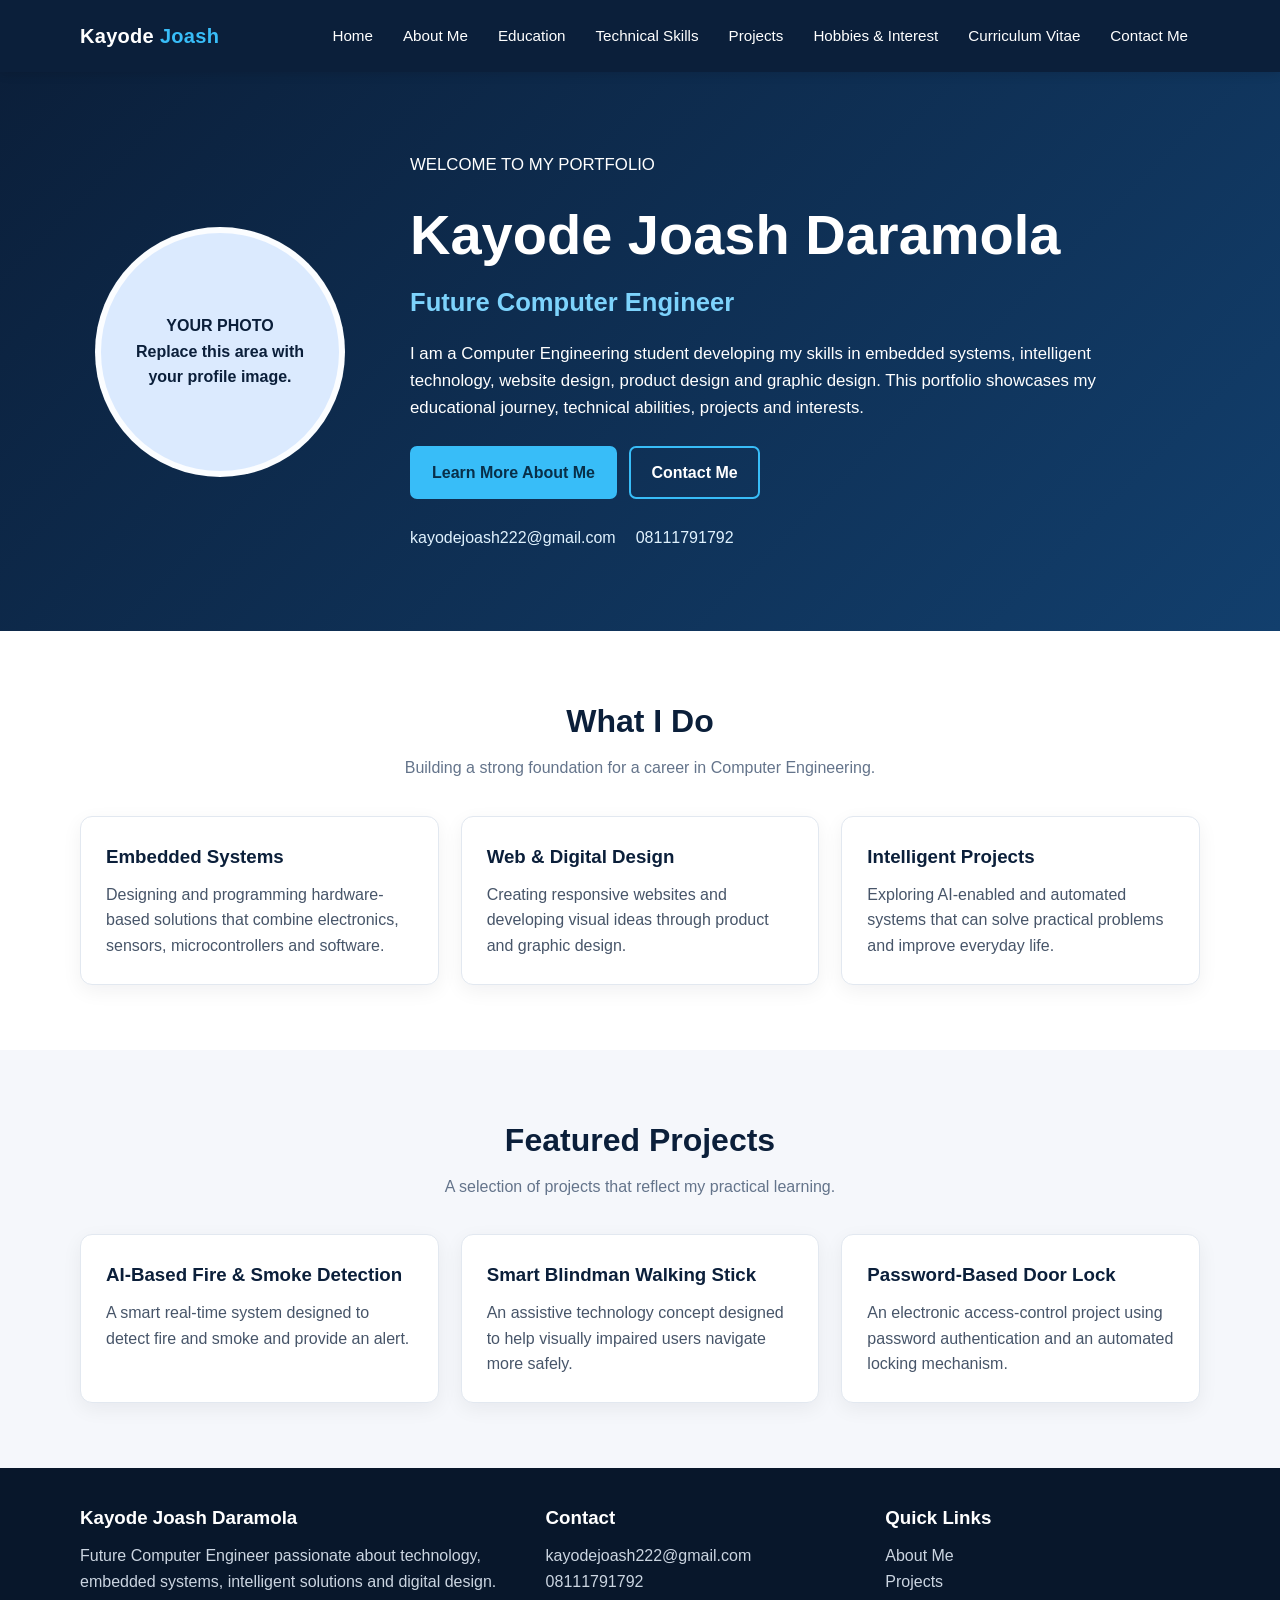
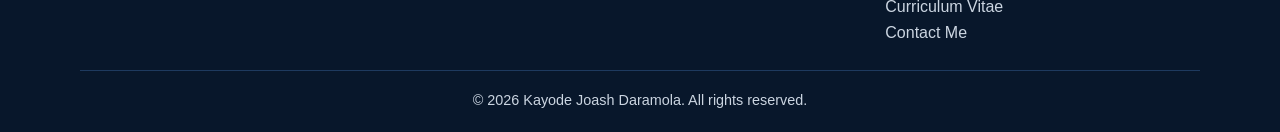
==== index.html @ 53b3dc78 "Add files via upload" ====
<!DOCTYPE html>
<html lang="en">
<head>
  <meta charset="UTF-8">
  <meta name="viewport" content="width=device-width, initial-scale=1.0">
  <meta name="author" content="Kayode Joash Daramola">
  <meta name="description" content="Personal portfolio of Kayode Joash Daramola, a future Computer Engineer.">
  <meta name="keywords" content="Kayode Joash Daramola, Computer Engineering, portfolio, embedded systems, web design, AI, graphic design">
  <title>Home | Kayode Joash Daramola</title>
  <link rel="stylesheet" href="styles.css">
  
<script type="application/ld+json">
{
  "@context": "https://schema.org",
  "@type": "Person",
  "name": "Kayode Joash Daramola",
  "email": "mailto:kayodejoash222@gmail.com",
  "telephone": "+2348111791792",
  "jobTitle": "Future Computer Engineer",
  "description": "Computer Engineering student and aspiring computer engineer with interests in embedded systems, website design, product design and graphic design.",
  "knowsAbout": [
    "Embedded System Design",
    "Website Design",
    "Product Design",
    "Graphic Design",
    "Artificial Intelligence",
    "Computer Engineering"
  ],
  "url": "index.html"
}
</script>

</head>
<body>

<header class="site-header">
  <div class="container navbar">
    <a class="logo" href="index.html">Kayode <span>Joash</span></a>
    <nav aria-label="Main navigation">
      <ul class="nav-links">
        <li><a href="index.html">Home</a></li>
        <li><a href="about.html">About Me</a></li>
        <li><a href="education.html">Education</a></li>
        <li><a href="skills.html">Technical Skills</a></li>
        <li><a href="projects.html">Projects</a></li>
        <li><a href="hobbies.html">Hobbies &amp; Interest</a></li>
        <li><a href="cv.html">Curriculum Vitae</a></li>
        <li><a href="contact.html">Contact Me</a></li>
      </ul>
    </nav>
  </div>
</header>


<main>
<section class="hero">
  <div class="container hero-grid">
    <div>
      <div class="photo-placeholder" aria-label="Profile photo placeholder">YOUR PHOTO<br>Replace this area with your profile image.</div>
    </div>
    <div>
      <p>WELCOME TO MY PORTFOLIO</p>
      <h1>Kayode Joash Daramola</h1>
      <h2>Future Computer Engineer</h2>
      <p>I am a Computer Engineering student developing my skills in embedded systems, intelligent technology, website design, product design and graphic design. This portfolio showcases my educational journey, technical abilities, projects and interests.</p>
      <a class="btn" href="about.html">Learn More About Me</a>
      <a class="btn secondary" href="contact.html">Contact Me</a>
      <div class="contact-line">
        <a href="mailto:kayodejoash222@gmail.com">kayodejoash222@gmail.com</a>
        <a href="tel:+2348111791792">08111791792</a>
      </div>
    </div>
  </div>
</section>

<section class="section alt">
  <div class="container">
    <div class="section-title">
      <h2>What I Do</h2>
      <p>Building a strong foundation for a career in Computer Engineering.</p>
    </div>
    <div class="card-grid">
      <article class="card">
        <h3>Embedded Systems</h3>
        <p>Designing and programming hardware-based solutions that combine electronics, sensors, microcontrollers and software.</p>
      </article>
      <article class="card">
        <h3>Web &amp; Digital Design</h3>
        <p>Creating responsive websites and developing visual ideas through product and graphic design.</p>
      </article>
      <article class="card">
        <h3>Intelligent Projects</h3>
        <p>Exploring AI-enabled and automated systems that can solve practical problems and improve everyday life.</p>
      </article>
    </div>
  </div>
</section>

<section class="section">
  <div class="container">
    <div class="section-title">
      <h2>Featured Projects</h2>
      <p>A selection of projects that reflect my practical learning.</p>
    </div>
    <div class="card-grid">
      <article class="card">
        <h3>AI-Based Fire &amp; Smoke Detection</h3>
        <p>A smart real-time system designed to detect fire and smoke and provide an alert.</p>
      </article>
      <article class="card">
        <h3>Smart Blindman Walking Stick</h3>
        <p>An assistive technology concept designed to help visually impaired users navigate more safely.</p>
      </article>
      <article class="card">
        <h3>Password-Based Door Lock</h3>
        <p>An electronic access-control project using password authentication and an automated locking mechanism.</p>
      </article>
    </div>
  </div>
</section>
</main>


<footer class="site-footer">
  <div class="container footer-grid">
    <div>
      <h3>Kayode Joash Daramola</h3>
      <p>Future Computer Engineer passionate about technology, embedded systems, intelligent solutions and digital design.</p>
    </div>
    <div>
      <h3>Contact</h3>
      <p><a href="mailto:kayodejoash222@gmail.com">kayodejoash222@gmail.com</a></p>
      <p><a href="tel:+2348111791792">08111791792</a></p>
    </div>
    <div>
      <h3>Quick Links</h3>
      <p><a href="about.html">About Me</a></p>
      <p><a href="projects.html">Projects</a></p>
      <p><a href="cv.html">Curriculum Vitae</a></p>
      <p><a href="contact.html">Contact Me</a></p>
    </div>
  </div>
  <div class="container copyright">
    <p>&copy; 2026 Kayode Joash Daramola. All rights reserved.</p>
  </div>
</footer>

</body>
</html>
---- styles.css ----
* {
    box-sizing: border-box;
    margin: 0;
    padding: 0;
}

html {
    scroll-behavior: smooth;
}

body {
    font-family: Arial, Helvetica, sans-serif;
    line-height: 1.6;
    color: #1f2937;
    background: #f5f7fb;
}

a {
    color: inherit;
    text-decoration: none;
}

img {
    max-width: 100%;
    display: block;
}

.container {
    width: min(1120px, 92%);
    margin: auto;
}

.site-header {
    background: #0b1f3a;
    color: #fff;
    position: sticky;
    top: 0;
    z-index: 100;
    box-shadow: 0 2px 10px rgba(0,0,0,.12);
}

.navbar {
    min-height: 72px;
    display: flex;
    align-items: center;
    justify-content: space-between;
    gap: 20px;
}

.logo {
    font-size: 1.25rem;
    font-weight: 700;
    letter-spacing: .3px;
}

.logo span {
    color: #38bdf8;
}

.nav-links {
    list-style: none;
    display: flex;
    flex-wrap: wrap;
    gap: 6px;
}

.nav-links a {
    display: block;
    padding: 10px 12px;
    border-radius: 7px;
    font-size: .95rem;
}

.nav-links a:hover,
.nav-links a.active {
    background: #12345f;
    color: #7dd3fc;
}

.hero {
    background: linear-gradient(135deg, #0b1f3a, #123f6d);
    color: white;
    padding: 80px 0;
}

.hero-grid {
    display: grid;
    grid-template-columns: 280px 1fr;
    gap: 50px;
    align-items: center;
}

.profile-photo {
    width: 250px;
    height: 250px;
    object-fit: cover;
    border-radius: 50%;
    border: 6px solid rgba(255,255,255,.9);
    margin: auto;
    background: #dbeafe;
}

.photo-placeholder {
    width: 250px;
    height: 250px;
    border-radius: 50%;
    border: 6px solid rgba(255,255,255,.9);
    margin: auto;
    display: flex;
    align-items: center;
    justify-content: center;
    text-align: center;
    background: #dbeafe;
    color: #0b1f3a;
    font-weight: 700;
    padding: 20px;
}

.hero h1 {
    font-size: clamp(2rem, 5vw, 3.5rem);
    line-height: 1.15;
    margin-bottom: 15px;
}

.hero h2 {
    color: #7dd3fc;
    font-size: clamp(1.1rem, 2.5vw, 1.6rem);
    margin-bottom: 18px;
}

.hero p {
    max-width: 720px;
    font-size: 1.05rem;
    margin-bottom: 24px;
}

.contact-line {
    display: flex;
    flex-wrap: wrap;
    gap: 10px 20px;
    margin-top: 18px;
    color: #e0f2fe;
}

.contact-line a:hover {
    text-decoration: underline;
}

.btn {
    display: inline-block;
    padding: 12px 20px;
    border-radius: 7px;
    background: #38bdf8;
    color: #082f49;
    font-weight: 700;
    border: 2px solid #38bdf8;
    margin-right: 8px;
    margin-bottom: 8px;
}

.btn.secondary {
    background: transparent;
    color: white;
}

.btn:hover {
    opacity: .88;
}

.section {
    padding: 65px 0;
}

.section.alt {
    background: white;
}

.section-title {
    text-align: center;
    margin-bottom: 35px;
}

.section-title h2 {
    color: #0b1f3a;
    font-size: 2rem;
    margin-bottom: 8px;
}

.section-title p {
    color: #64748b;
}

.card-grid {
    display: grid;
    grid-template-columns: repeat(3, 1fr);
    gap: 22px;
}

.card {
    background: white;
    padding: 25px;
    border-radius: 12px;
    border: 1px solid #e2e8f0;
    box-shadow: 0 6px 20px rgba(15,23,42,.06);
}

.card h3 {
    color: #0b1f3a;
    margin-bottom: 10px;
}

.card p {
    color: #475569;
}

.page-banner {
    background: #0b1f3a;
    color: white;
    padding: 55px 0;
}

.page-banner h1 {
    font-size: clamp(2rem, 5vw, 3rem);
    margin-bottom: 8px;
}

.page-banner p {
    color: #bae6fd;
}

.content {
    padding: 60px 0;
}

.two-column {
    display: grid;
    grid-template-columns: 1.2fr .8fr;
    gap: 30px;
}

.info-list {
    list-style: none;
}

.info-list li {
    padding: 13px 0;
    border-bottom: 1px solid #e2e8f0;
}

.info-list strong {
    color: #0b1f3a;
}

.skills {
    display: flex;
    flex-wrap: wrap;
    gap: 10px;
}

.skill {
    background: #e0f2fe;
    color: #075985;
    padding: 9px 13px;
    border-radius: 20px;
    font-weight: 700;
    font-size: .9rem;
}

.timeline {
    border-left: 3px solid #38bdf8;
    padding-left: 24px;
}

.timeline-item {
    position: relative;
    margin-bottom: 28px;
}

.timeline-item::before {
    content: "";
    width: 12px;
    height: 12px;
    background: #38bdf8;
    border-radius: 50%;
    position: absolute;
    left: -32px;
    top: 7px;
}

.timeline-item h3 {
    color: #0b1f3a;
}

.timeline-item .date {
    color: #0284c7;
    font-weight: 700;
    margin-bottom: 4px;
}

.project-card {
    background: white;
    border-radius: 12px;
    padding: 26px;
    border: 1px solid #e2e8f0;
    box-shadow: 0 6px 20px rgba(15,23,42,.06);
}

.project-number {
    font-size: .85rem;
    font-weight: 700;
    color: #0284c7;
    margin-bottom: 8px;
}

.project-card h2 {
    color: #0b1f3a;
    margin-bottom: 10px;
}

.project-card p {
    color: #475569;
}

.project-list {
    display: grid;
    gap: 20px;
}

.hobby-list {
    display: grid;
    grid-template-columns: repeat(2, 1fr);
    gap: 15px;
    list-style: none;
}

.hobby-list li {
    background: white;
    border: 1px solid #e2e8f0;
    padding: 18px;
    border-radius: 10px;
}

.cv-header {
    display: flex;
    justify-content: space-between;
    gap: 20px;
    align-items: flex-start;
    margin-bottom: 30px;
}

.cv-header h2 {
    color: #0b1f3a;
}

.cv-section {
    margin-bottom: 28px;
}

.cv-section h3 {
    color: #0284c7;
    border-bottom: 2px solid #e2e8f0;
    padding-bottom: 7px;
    margin-bottom: 12px;
}

form {
    background: white;
    padding: 30px;
    border-radius: 12px;
    border: 1px solid #e2e8f0;
    box-shadow: 0 6px 20px rgba(15,23,42,.06);
}

.form-grid {
    display: grid;
    grid-template-columns: 1fr 1fr;
    gap: 18px;
}

.form-group {
    margin-bottom: 18px;
}

.form-group.full {
    grid-column: 1 / -1;
}

label {
    display: block;
    font-weight: 700;
    margin-bottom: 7px;
    color: #0b1f3a;
}

input, textarea, select {
    width: 100%;
    padding: 12px 13px;
    border: 1px solid #cbd5e1;
    border-radius: 7px;
    font: inherit;
    background: #fff;
}

textarea {
    min-height: 150px;
    resize: vertical;
}

button {
    cursor: pointer;
    font: inherit;
    border: none;
}

.site-footer {
    background: #08172b;
    color: #cbd5e1;
    padding: 35px 0 20px;
}

.footer-grid {
    display: grid;
    grid-template-columns: 1.4fr 1fr 1fr;
    gap: 25px;
    margin-bottom: 25px;
}

.site-footer h3 {
    color: white;
    margin-bottom: 10px;
}

.site-footer a:hover {
    color: #7dd3fc;
}

.copyright {
    border-top: 1px solid #1e3a5f;
    padding-top: 18px;
    text-align: center;
    font-size: .9rem;
}

.notice {
    background: #fff7ed;
    border-left: 4px solid #f97316;
    padding: 14px 16px;
    margin-bottom: 25px;
    color: #7c2d12;
}

@media (max-width: 850px) {
    .navbar {
        flex-direction: column;
        padding: 15px 0;
    }

    .nav-links {
        justify-content: center;
    }

    .hero-grid,
    .two-column,
    .footer-grid {
        grid-template-columns: 1fr;
    }

    .hero {
        text-align: center;
    }

    .hero p {
        margin-left: auto;
        margin-right: auto;
    }

    .contact-line {
        justify-content: center;
    }

    .card-grid {
        grid-template-columns: 1fr 1fr;
    }
}

@media (max-width: 600px) {
    .card-grid,
    .form-grid,
    .hobby-list {
        grid-template-columns: 1fr;
    }

    .form-group.full {
        grid-column: auto;
    }

    .section,
    .content {
        padding: 45px 0;
    }

    .hero {
        padding: 55px 0;
    }

    .nav-links a {
        padding: 8px 9px;
        font-size: .88rem;
    }

    .profile-photo,
    .photo-placeholder {
        width: 200px;
        height: 200px;
    }
}
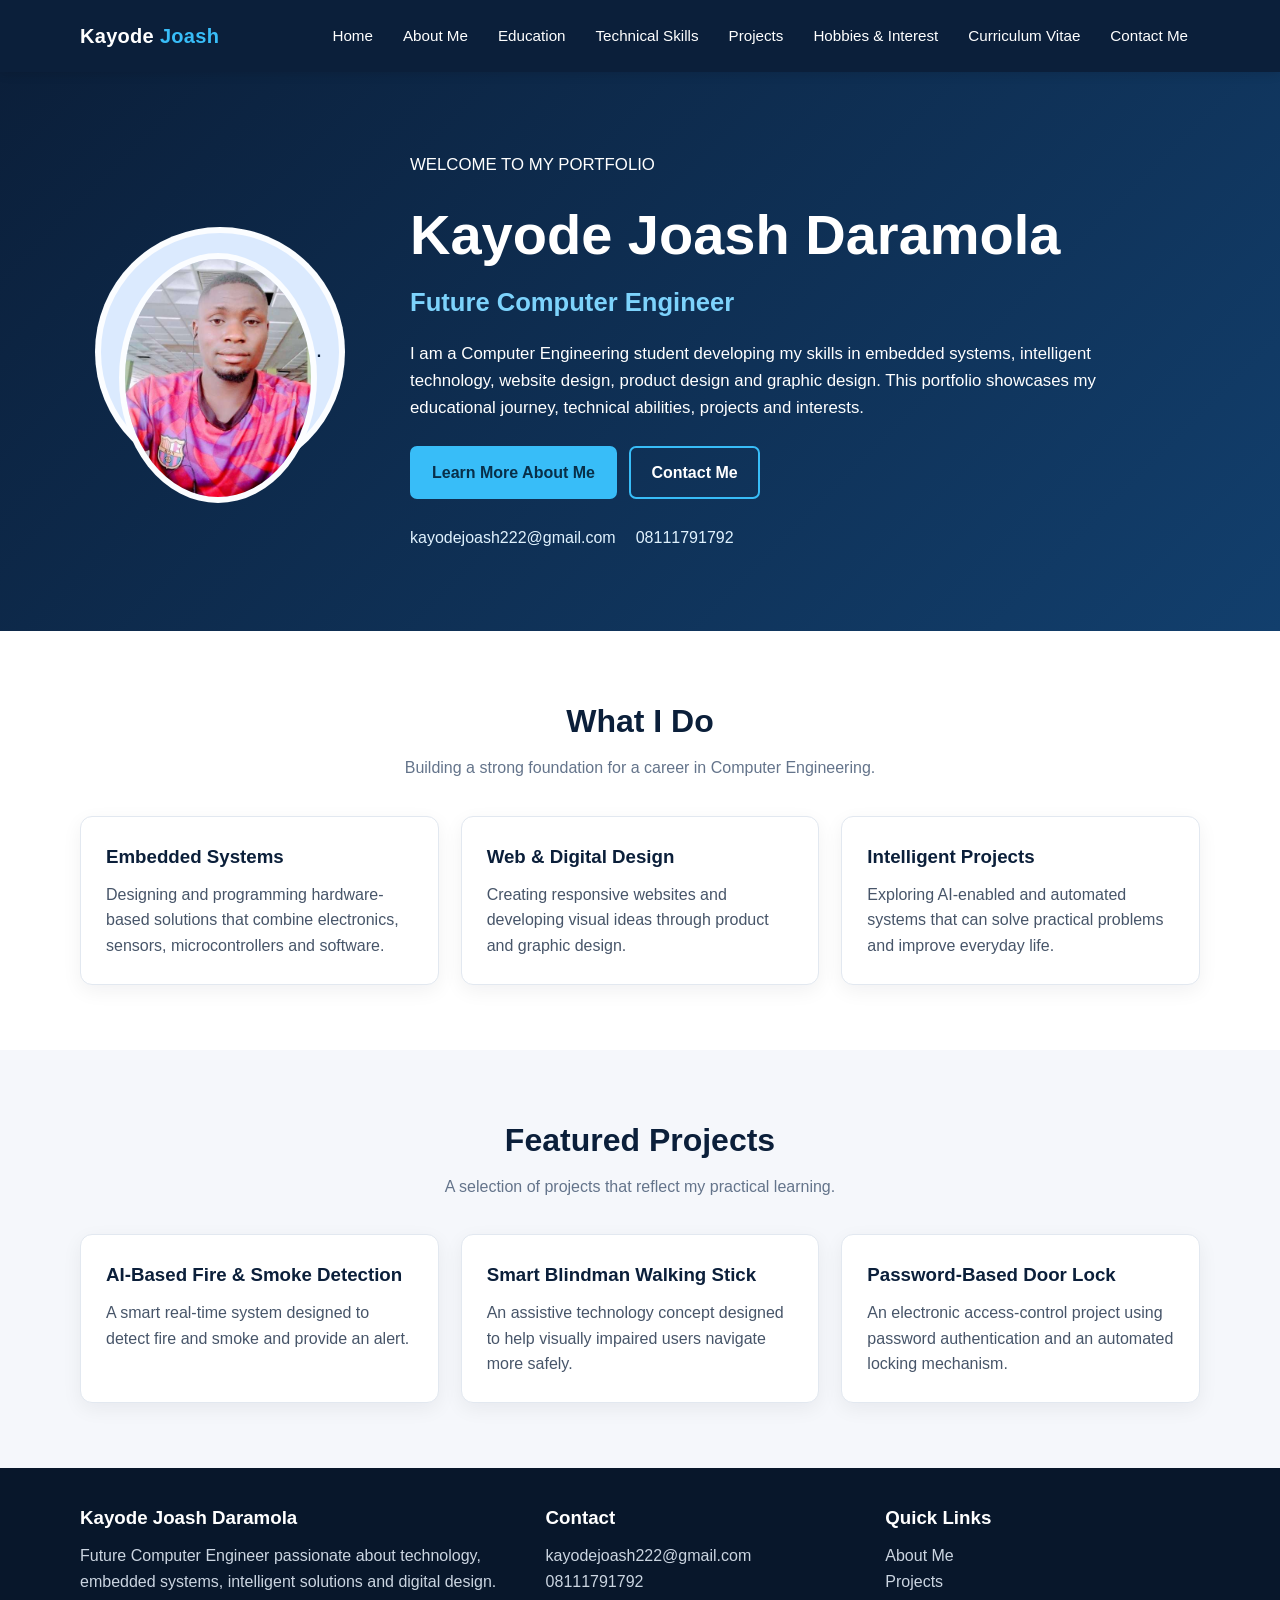
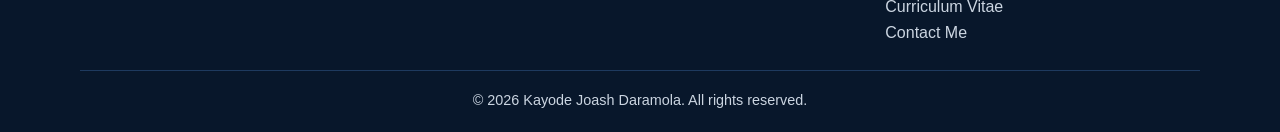
==== commit c420efc6: "Replace photo placeholder with actual profile image" ====
--- a/index.html
+++ b/index.html
@@ -56,7 +56,7 @@
 <section class="hero">
   <div class="container hero-grid">
     <div>
-      <div class="photo-placeholder" aria-label="Profile photo placeholder">YOUR PHOTO<br>Replace this area with your profile image.</div>
+      <div class="photo-placeholder" aria-label="Profile photo placeholder"><img class="profile-photo" src="EngrKay.jpeg" alt="Kayode Joash Daramola">.</div>
     </div>
     <div>
       <p>WELCOME TO MY PORTFOLIO</p>
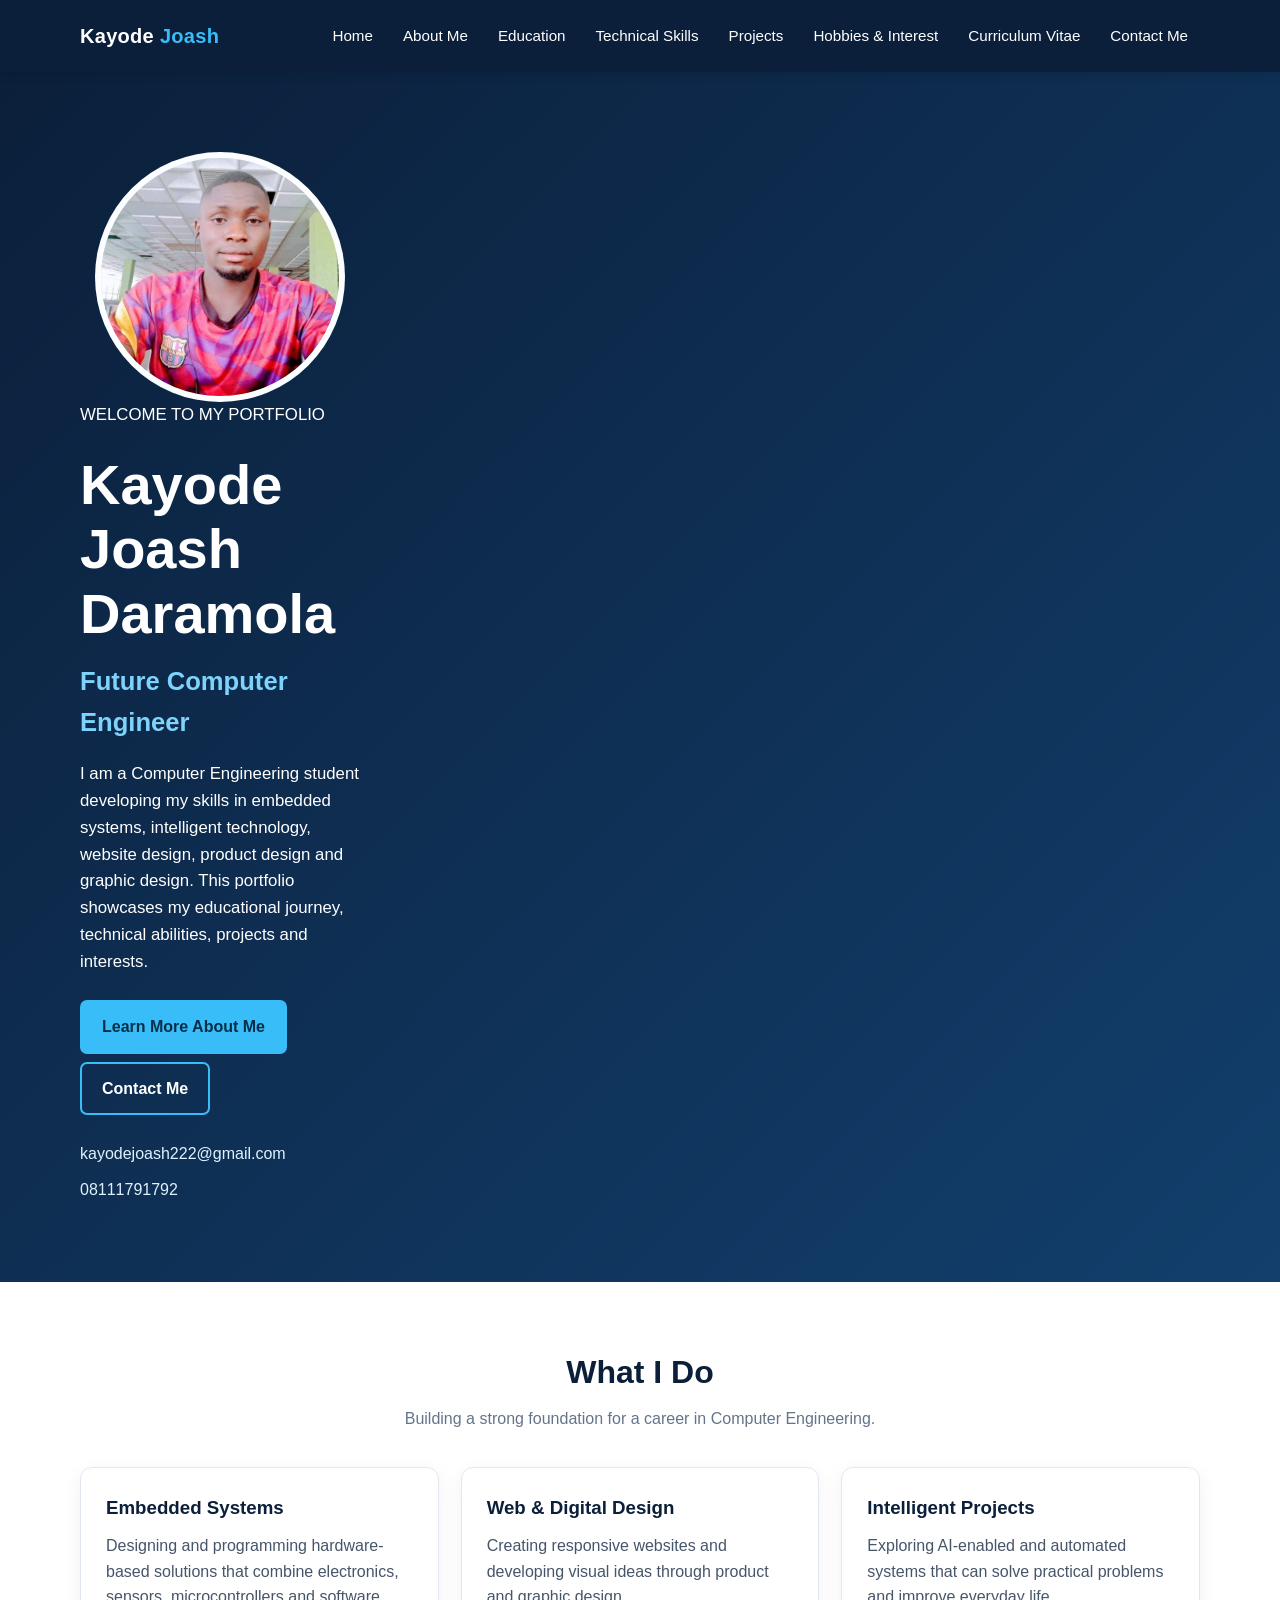
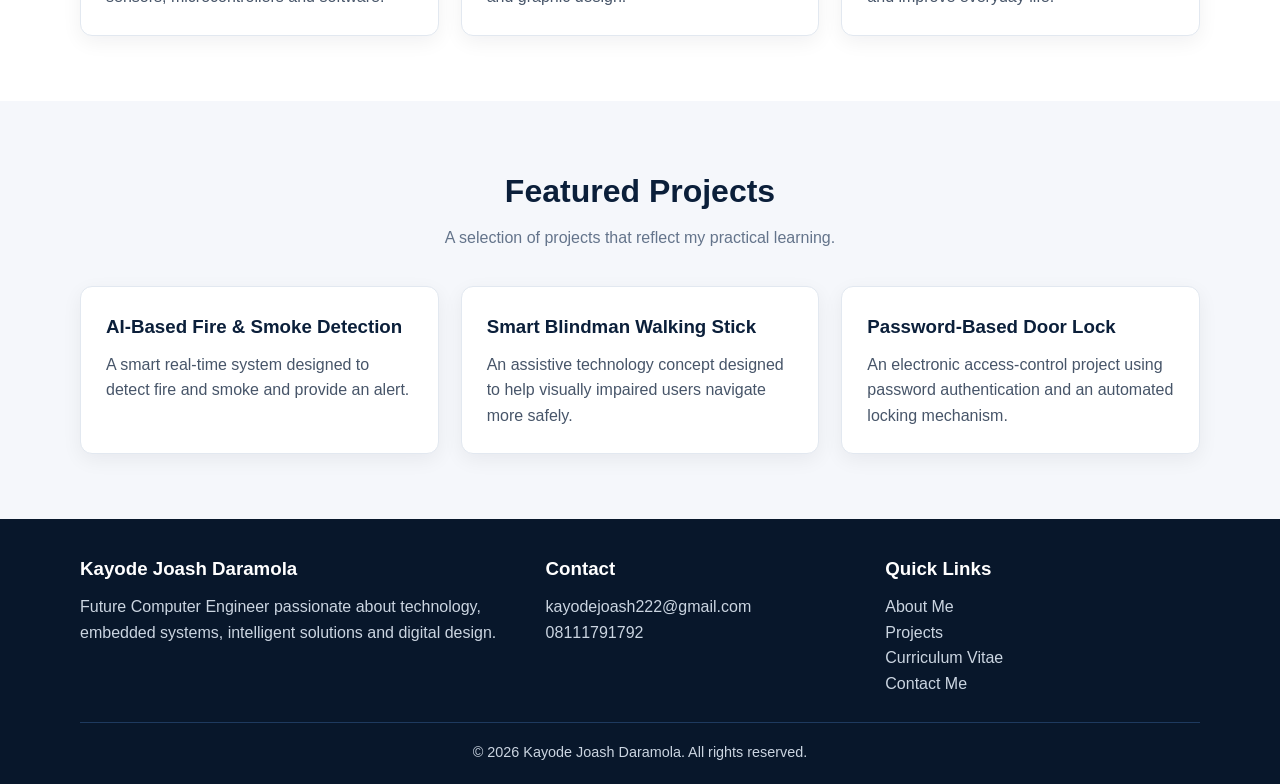
==== commit 6a3cc3bb: "Simplify profile photo markup in index.html Removed unnecessary div wrapper around profile photo." ====
--- a/index.html
+++ b/index.html
@@ -56,8 +56,7 @@
 <section class="hero">
   <div class="container hero-grid">
     <div>
-      <div class="photo-placeholder" aria-label="Profile photo placeholder"><img class="profile-photo" src="EngrKay.jpeg" alt="Kayode Joash Daramola">.</div>
-    </div>
+<img class="profile-photo" src="EngrKay.jpeg" alt="Kayode Joash Daramola">
     <div>
       <p>WELCOME TO MY PORTFOLIO</p>
       <h1>Kayode Joash Daramola</h1>
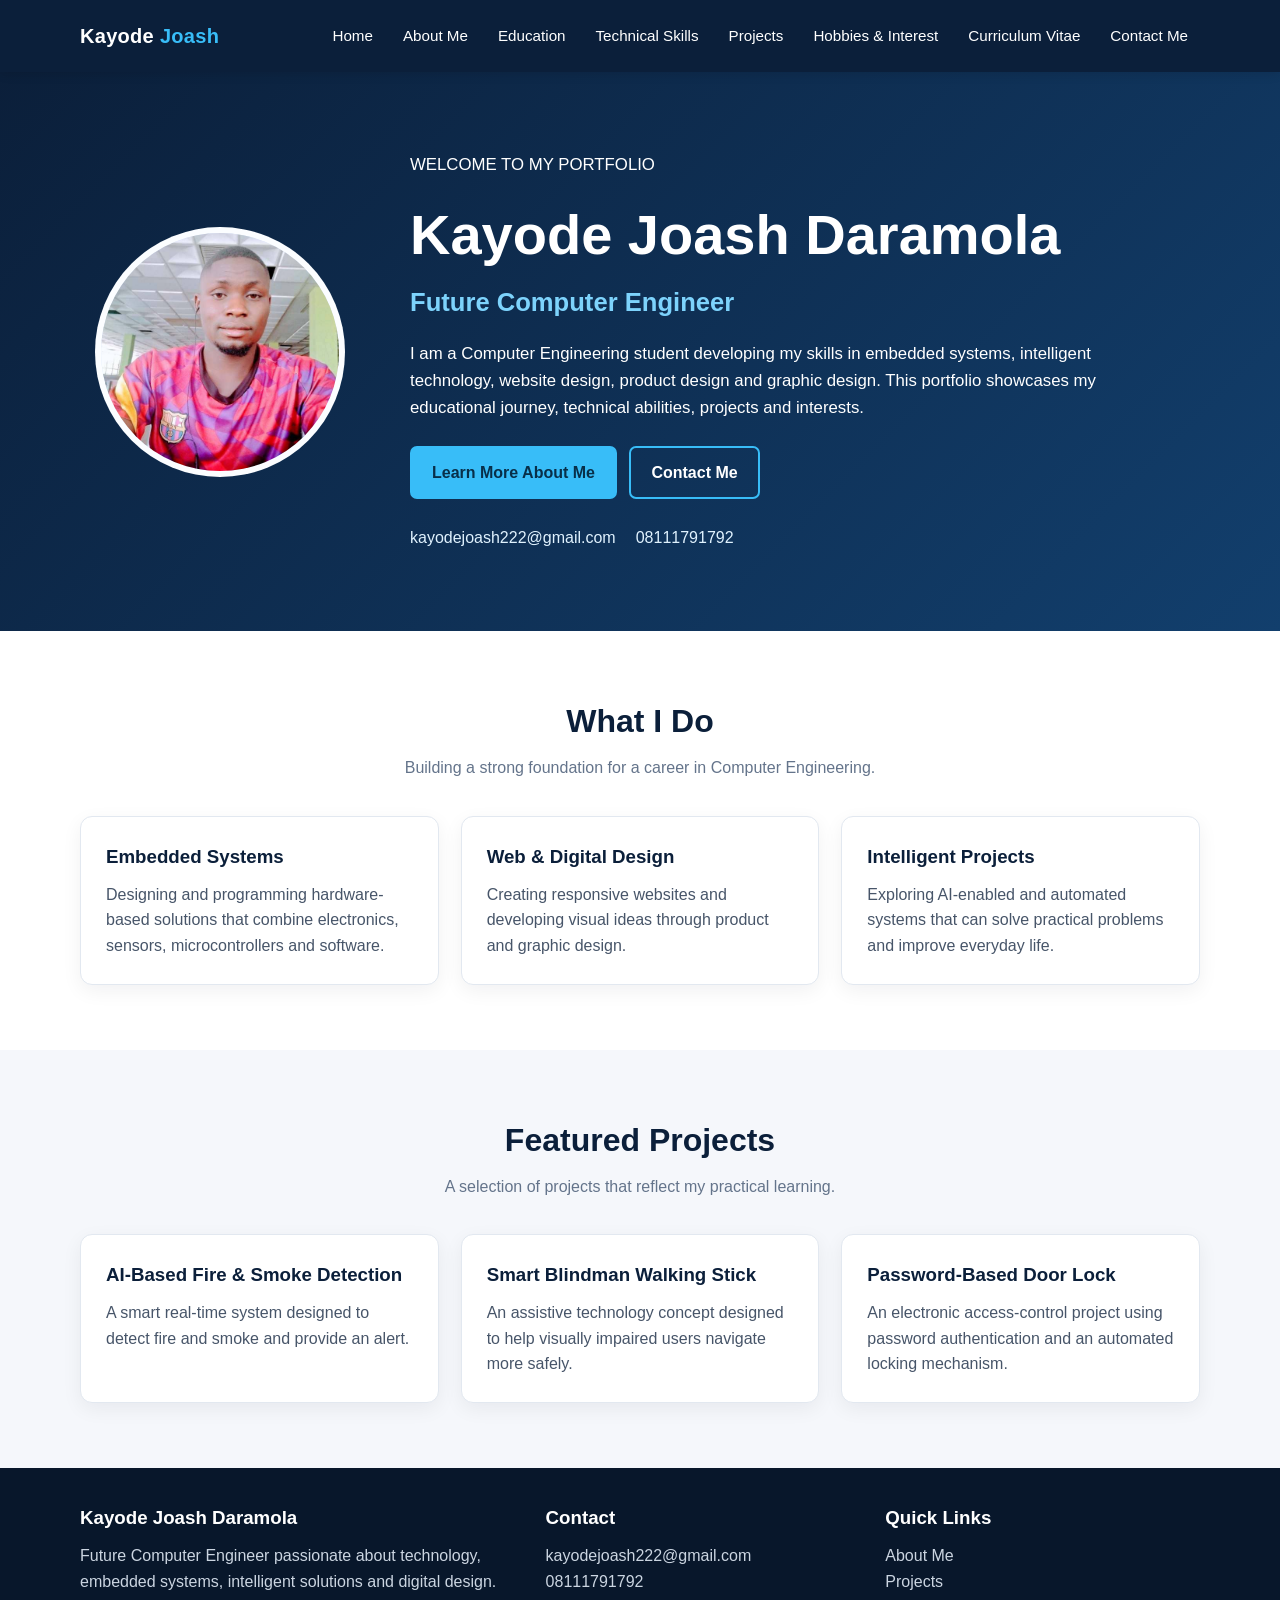
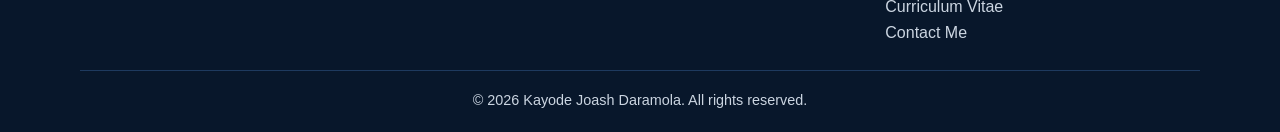
==== commit 29f36782: "Refactor index.html structure and content" ====
--- a/index.html
+++ b/index.html
@@ -1,148 +1,418 @@
 <!DOCTYPE html>
 <html lang="en">
+
 <head>
-  <meta charset="UTF-8">
-  <meta name="viewport" content="width=device-width, initial-scale=1.0">
-  <meta name="author" content="Kayode Joash Daramola">
-  <meta name="description" content="Personal portfolio of Kayode Joash Daramola, a future Computer Engineer.">
-  <meta name="keywords" content="Kayode Joash Daramola, Computer Engineering, portfolio, embedded systems, web design, AI, graphic design">
-  <title>Home | Kayode Joash Daramola</title>
-  <link rel="stylesheet" href="styles.css">
-  
-<script type="application/ld+json">
-{
-  "@context": "https://schema.org",
-  "@type": "Person",
-  "name": "Kayode Joash Daramola",
-  "email": "mailto:kayodejoash222@gmail.com",
-  "telephone": "+2348111791792",
-  "jobTitle": "Future Computer Engineer",
-  "description": "Computer Engineering student and aspiring computer engineer with interests in embedded systems, website design, product design and graphic design.",
-  "knowsAbout": [
-    "Embedded System Design",
-    "Website Design",
-    "Product Design",
-    "Graphic Design",
-    "Artificial Intelligence",
-    "Computer Engineering"
-  ],
-  "url": "index.html"
-}
-</script>
+    <meta charset="UTF-8">
+    <meta name="viewport" content="width=device-width, initial-scale=1.0">
+
+    <meta name="author" content="Kayode Joash Daramola">
+    <meta name="description"
+        content="Personal portfolio of Kayode Joash Daramola, a future Computer Engineer.">
+    <meta name="keywords"
+        content="Kayode Joash Daramola, Computer Engineering, portfolio, embedded systems, web design, AI, graphic design">
+
+    <title>Home | Kayode Joash Daramola</title>
+
+    <!-- Main CSS -->
+    <link rel="stylesheet" href="styles.css">
+
+    <!-- JSON-LD Structured Data -->
+    <script type="application/ld+json">
+    {
+        "@context": "https://schema.org",
+        "@type": "Person",
+        "name": "Kayode Joash Daramola",
+        "email": "mailto:kayodejoash222@gmail.com",
+        "telephone": "+2348111791792",
+        "jobTitle": "Future Computer Engineer",
+        "description": "Computer Engineering student and aspiring computer engineer with interests in embedded systems, website design, product design and graphic design.",
+        "knowsAbout": [
+            "Embedded System Design",
+            "Website Design",
+            "Product Design",
+            "Graphic Design",
+            "Artificial Intelligence",
+            "Computer Engineering"
+        ],
+        "url": "index.html"
+    }
+    </script>
 
 </head>
+
 <body>
 
-<header class="site-header">
-  <div class="container navbar">
-    <a class="logo" href="index.html">Kayode <span>Joash</span></a>
-    <nav aria-label="Main navigation">
-      <ul class="nav-links">
-        <li><a href="index.html">Home</a></li>
-        <li><a href="about.html">About Me</a></li>
-        <li><a href="education.html">Education</a></li>
-        <li><a href="skills.html">Technical Skills</a></li>
-        <li><a href="projects.html">Projects</a></li>
-        <li><a href="hobbies.html">Hobbies &amp; Interest</a></li>
-        <li><a href="cv.html">Curriculum Vitae</a></li>
-        <li><a href="contact.html">Contact Me</a></li>
-      </ul>
-    </nav>
-  </div>
-</header>
-
-
-<main>
-<section class="hero">
-  <div class="container hero-grid">
-    <div>
-<img class="profile-photo" src="EngrKay.jpeg" alt="Kayode Joash Daramola">
-    <div>
-      <p>WELCOME TO MY PORTFOLIO</p>
-      <h1>Kayode Joash Daramola</h1>
-      <h2>Future Computer Engineer</h2>
-      <p>I am a Computer Engineering student developing my skills in embedded systems, intelligent technology, website design, product design and graphic design. This portfolio showcases my educational journey, technical abilities, projects and interests.</p>
-      <a class="btn" href="about.html">Learn More About Me</a>
-      <a class="btn secondary" href="contact.html">Contact Me</a>
-      <div class="contact-line">
-        <a href="mailto:kayodejoash222@gmail.com">kayodejoash222@gmail.com</a>
-        <a href="tel:+2348111791792">08111791792</a>
-      </div>
-    </div>
-  </div>
-</section>
-
-<section class="section alt">
-  <div class="container">
-    <div class="section-title">
-      <h2>What I Do</h2>
-      <p>Building a strong foundation for a career in Computer Engineering.</p>
-    </div>
-    <div class="card-grid">
-      <article class="card">
-        <h3>Embedded Systems</h3>
-        <p>Designing and programming hardware-based solutions that combine electronics, sensors, microcontrollers and software.</p>
-      </article>
-      <article class="card">
-        <h3>Web &amp; Digital Design</h3>
-        <p>Creating responsive websites and developing visual ideas through product and graphic design.</p>
-      </article>
-      <article class="card">
-        <h3>Intelligent Projects</h3>
-        <p>Exploring AI-enabled and automated systems that can solve practical problems and improve everyday life.</p>
-      </article>
-    </div>
-  </div>
-</section>
-
-<section class="section">
-  <div class="container">
-    <div class="section-title">
-      <h2>Featured Projects</h2>
-      <p>A selection of projects that reflect my practical learning.</p>
-    </div>
-    <div class="card-grid">
-      <article class="card">
-        <h3>AI-Based Fire &amp; Smoke Detection</h3>
-        <p>A smart real-time system designed to detect fire and smoke and provide an alert.</p>
-      </article>
-      <article class="card">
-        <h3>Smart Blindman Walking Stick</h3>
-        <p>An assistive technology concept designed to help visually impaired users navigate more safely.</p>
-      </article>
-      <article class="card">
-        <h3>Password-Based Door Lock</h3>
-        <p>An electronic access-control project using password authentication and an automated locking mechanism.</p>
-      </article>
-    </div>
-  </div>
-</section>
-</main>
-
-
-<footer class="site-footer">
-  <div class="container footer-grid">
-    <div>
-      <h3>Kayode Joash Daramola</h3>
-      <p>Future Computer Engineer passionate about technology, embedded systems, intelligent solutions and digital design.</p>
-    </div>
-    <div>
-      <h3>Contact</h3>
-      <p><a href="mailto:kayodejoash222@gmail.com">kayodejoash222@gmail.com</a></p>
-      <p><a href="tel:+2348111791792">08111791792</a></p>
-    </div>
-    <div>
-      <h3>Quick Links</h3>
-      <p><a href="about.html">About Me</a></p>
-      <p><a href="projects.html">Projects</a></p>
-      <p><a href="cv.html">Curriculum Vitae</a></p>
-      <p><a href="contact.html">Contact Me</a></p>
-    </div>
-  </div>
-  <div class="container copyright">
-    <p>&copy; 2026 Kayode Joash Daramola. All rights reserved.</p>
-  </div>
-</footer>
+    <!-- ================= HEADER ================= -->
+    <header class="site-header">
+
+        <div class="container navbar">
+
+            <!-- Logo -->
+            <a class="logo" href="index.html">
+                Kayode <span>Joash</span>
+            </a>
+
+            <!-- Navigation -->
+            <nav aria-label="Main navigation">
+                <ul class="nav-links">
+
+                    <li>
+                        <a href="index.html">Home</a>
+                    </li>
+
+                    <li>
+                        <a href="about.html">About Me</a>
+                    </li>
+
+                    <li>
+                        <a href="education.html">Education</a>
+                    </li>
+
+                    <li>
+                        <a href="skills.html">Technical Skills</a>
+                    </li>
+
+                    <li>
+                        <a href="projects.html">Projects</a>
+                    </li>
+
+                    <li>
+                        <a href="hobbies.html">Hobbies &amp; Interest</a>
+                    </li>
+
+                    <li>
+                        <a href="cv.html">Curriculum Vitae</a>
+                    </li>
+
+                    <li>
+                        <a href="contact.html">Contact Me</a>
+                    </li>
+
+                </ul>
+            </nav>
+
+        </div>
+
+    </header>
+
+
+    <!-- ================= MAIN CONTENT ================= -->
+    <main>
+
+        <!-- ================= HERO SECTION ================= -->
+        <section class="hero">
+
+            <div class="container hero-grid">
+
+                <!-- Profile Image -->
+                <div class="hero-image">
+
+                    <img
+                        class="profile-photo"
+                        src="EngrKay.jpeg"
+                        alt="Kayode Joash Daramola"
+                    >
+
+                </div>
+
+
+                <!-- Hero Information -->
+                <div class="hero-content">
+
+                    <p>WELCOME TO MY PORTFOLIO</p>
+
+                    <h1>
+                        Kayode Joash Daramola
+                    </h1>
+
+                    <h2>
+                        Future Computer Engineer
+                    </h2>
+
+                    <p>
+                        I am a Computer Engineering student developing my
+                        skills in embedded systems, intelligent technology,
+                        website design, product design and graphic design.
+                        This portfolio showcases my educational journey,
+                        technical abilities, projects and interests.
+                    </p>
+
+
+                    <!-- Action Buttons -->
+                    <div class="hero-buttons">
+
+                        <a class="btn" href="about.html">
+                            Learn More About Me
+                        </a>
+
+                        <a class="btn secondary" href="contact.html">
+                            Contact Me
+                        </a>
+
+                    </div>
+
+
+                    <!-- Contact Information -->
+                    <div class="contact-line">
+
+                        <a href="mailto:kayodejoash222@gmail.com">
+                            kayodejoash222@gmail.com
+                        </a>
+
+                        <a href="tel:+2348111791792">
+                            08111791792
+                        </a>
+
+                    </div>
+
+                </div>
+
+            </div>
+
+        </section>
+
+
+        <!-- ================= WHAT I DO ================= -->
+        <section class="section alt">
+
+            <div class="container">
+
+                <div class="section-title">
+
+                    <h2>
+                        What I Do
+                    </h2>
+
+                    <p>
+                        Building a strong foundation for a career in
+                        Computer Engineering.
+                    </p>
+
+                </div>
+
+
+                <div class="card-grid">
+
+                    <!-- Embedded Systems -->
+                    <article class="card">
+
+                        <h3>
+                            Embedded Systems
+                        </h3>
+
+                        <p>
+                            Designing and programming hardware-based
+                            solutions that combine electronics, sensors,
+                            microcontrollers and software.
+                        </p>
+
+                    </article>
+
+
+                    <!-- Web Design -->
+                    <article class="card">
+
+                        <h3>
+                            Web &amp; Digital Design
+                        </h3>
+
+                        <p>
+                            Creating responsive websites and developing
+                            visual ideas through product and graphic design.
+                        </p>
+
+                    </article>
+
+
+                    <!-- Intelligent Projects -->
+                    <article class="card">
+
+                        <h3>
+                            Intelligent Projects
+                        </h3>
+
+                        <p>
+                            Exploring AI-enabled and automated systems
+                            that can solve practical problems and improve
+                            everyday life.
+                        </p>
+
+                    </article>
+
+                </div>
+
+            </div>
+
+        </section>
+
+
+        <!-- ================= FEATURED PROJECTS ================= -->
+        <section class="section">
+
+            <div class="container">
+
+                <div class="section-title">
+
+                    <h2>
+                        Featured Projects
+                    </h2>
+
+                    <p>
+                        A selection of projects that reflect my
+                        practical learning.
+                    </p>
+
+                </div>
+
+
+                <div class="card-grid">
+
+                    <!-- Project 1 -->
+                    <article class="card">
+
+                        <h3>
+                            AI-Based Fire &amp; Smoke Detection
+                        </h3>
+
+                        <p>
+                            A smart real-time system designed to detect
+                            fire and smoke and provide an alert.
+                        </p>
+
+                    </article>
+
+
+                    <!-- Project 2 -->
+                    <article class="card">
+
+                        <h3>
+                            Smart Blindman Walking Stick
+                        </h3>
+
+                        <p>
+                            An assistive technology concept designed
+                            to help visually impaired users navigate
+                            more safely.
+                        </p>
+
+                    </article>
+
+
+                    <!-- Project 3 -->
+                    <article class="card">
+
+                        <h3>
+                            Password-Based Door Lock
+                        </h3>
+
+                        <p>
+                            An electronic access-control project using
+                            password authentication and an automated
+                            locking mechanism.
+                        </p>
+
+                    </article>
+
+                </div>
+
+            </div>
+
+        </section>
+
+    </main>
+
+
+    <!-- ================= FOOTER ================= -->
+    <footer class="site-footer">
+
+        <div class="container footer-grid">
+
+            <!-- Footer About -->
+            <div>
+
+                <h3>
+                    Kayode Joash Daramola
+                </h3>
+
+                <p>
+                    Future Computer Engineer passionate about technology,
+                    embedded systems, intelligent solutions and digital
+                    design.
+                </p>
+
+            </div>
+
+
+            <!-- Footer Contact -->
+            <div>
+
+                <h3>
+                    Contact
+                </h3>
+
+                <p>
+                    <a href="mailto:kayodejoash222@gmail.com">
+                        kayodejoash222@gmail.com
+                    </a>
+                </p>
+
+                <p>
+                    <a href="tel:+2348111791792">
+                        08111791792
+                    </a>
+                </p>
+
+            </div>
+
+
+            <!-- Footer Links -->
+            <div>
+
+                <h3>
+                    Quick Links
+                </h3>
+
+                <p>
+                    <a href="about.html">
+                        About Me
+                    </a>
+                </p>
+
+                <p>
+                    <a href="projects.html">
+                        Projects
+                    </a>
+                </p>
+
+                <p>
+                    <a href="cv.html">
+                        Curriculum Vitae
+                    </a>
+                </p>
+
+                <p>
+                    <a href="contact.html">
+                        Contact Me
+                    </a>
+                </p>
+
+            </div>
+
+        </div>
+
+
+        <!-- Copyright -->
+        <div class="container copyright">
+
+            <p>
+                &copy; 2026 Kayode Joash Daramola.
+                All rights reserved.
+            </p>
+
+        </div>
+
+    </footer>
 
 </body>
+
 </html>
